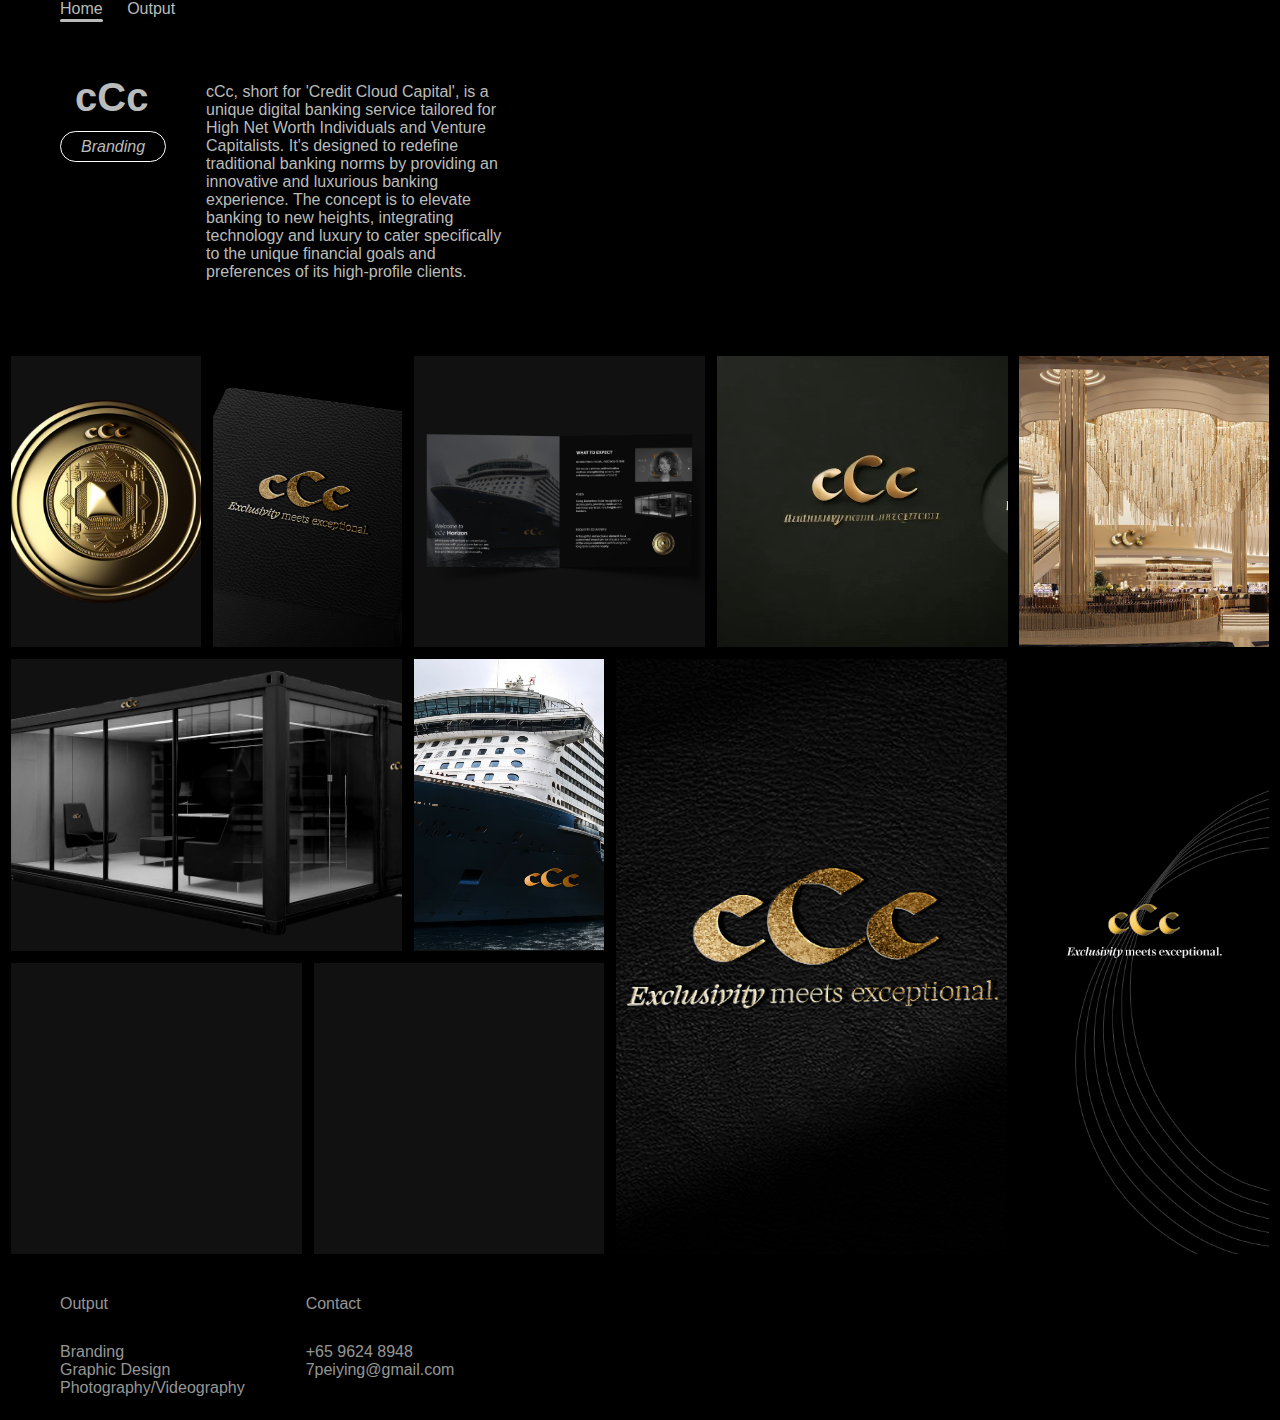
==== ccc.html @ a5c6e584 "Add new portfolio files" ====
<!DOCTYPE html>
<html lang="en">
<head>
<meta charset="UTF-8">
<meta name="viewport" content="width=device-width, initial-scale=1.0">
<title>cCc</title>
<link rel="stylesheet" href="css/ccc.css"> <!-- Link to your CSS file -->
</head>
<body>

  <div class="fullproject-content">
         <div class="navbar">
        <a href="landingpage.html" class="nav-item home-link" id="home">Home</a>
        <a href="alloutput.html" class="nav-item" id="output1">Output</a>
    </div>
  </div>

    <div class="project-content">
      <div class="wrap">
      <h1>cCc</h1>
      <div class="subtitle">Branding</div>
    </div>

    <div class="introduction1">
      cCc, short for 'Credit Cloud Capital', is a unique digital banking service tailored for High Net Worth Individuals and Venture Capitalists. It's designed to redefine traditional banking norms by providing an innovative and luxurious banking experience.

      The concept is to elevate banking to new heights, integrating technology and luxury to cater specifically to the unique financial goals and preferences of its high-profile clients.
    </div>
  </div>

<div class="grid-container">
    <!-- Existing grid items with images -->
    <div class="grid-item item1"><img src="assets/video2/ccc/brooch.png" alt="Image 1"></div>
    <div class="grid-item item2"><img src="assets/video2/ccc/boxccc.png" alt="Image 2"></div>
    <div class="grid-item item3"><img src="assets/video2/ccc/open.png" alt="Image 3"></div>
    <div class="grid-item item4">
        <video autoplay loop>
            <source src="assets/video2/ccc/card2.mp4" type="video/mp4">
            Your browser does not support the video tag.
        </video>
    </div>
    <div class="grid-item item5"><img src="assets/video2/ccc/casino2.png" alt="Image 5"></div>
    <div class="grid-item item6"><img src="assets/video2/ccc/pods.png" alt="Image 6"></div>
    <div class="grid-item item7">
        <video autoplay loop>
            <source src="assets/video2/ccc/ccccruise.mp4" type="video/mp4">
            Your browser does not support the video tag.
        </video>
    </div>
    <div class="grid-item item8"><img src="assets/video2/ccc/Artboard 23_1.png" alt="Image 8"></div>
    <div class="grid-item item9">
        <video autoplay loop>
            <source src="assets/video2/ccc/wheel2.mp4" type="video/mp4">
            Your browser does not support the video tag.
        </video>
    </div>
        <div class="grid-item item10">
        <video autoplay loop>
            <source src="assets/video2/ccc/wine2_1.mp4" type="video/mp4">
            Your browser does not support the video tag.
        </video>
    </div>
    <div class="grid-item item11"><img src="assets/video2/ccc/ccc2.png" alt="Image 11"></div>
</div>

      <footer>
        <div class="fullbar">
            <div class="footerbar">
                <a href="#" class="footer-item" id="output2">Output</a>
                <a href="#" class="footer-item" id="branding">Branding</a>
                <a href="#" class="footer-item" id="graphic design">Graphic Design</a>
                <a href="#" class="footer-item" id="photography">Photography/Videography</a>
            </div>
            <div class="contactdetails">
                <div class="contactfull">
                    <a href="#" class="footer-item" id="contact">Contact</a>
                    <a href="#" class="footer-item" id="number">+65 9624 8948</a>
                    <a href="#" class="footer-item" id="email">7peiying@gmail.com</a>
                </div>
            </div>
        </div>
    </footer>

    <script src="js/project3.js"></script>
</body>
</html>
---- css/ccc.css ----
body {
    margin: 0;
    padding: 0;
    height: 100%;
    background-color: #000000;
    color: #babcbb;
    font-family: 'Circular', sans-serif; 

}
.nav-item {
    left: 60px;
    margin-right: 20px; /* Adjust the value as needed */
    text-decoration: none;
    position: relative;
    color: #babcbb;
}

.nav-item::after {
    content: "";
    position: absolute;
    bottom: -5px; /* Adjust the default position for all links */
    left: 0;
    width: 0;
    height: 3px; /* Adjust the height of the line */
    background-color: #babcbb;
    border-radius: 2px; /* Adjust the border-radius for rounded edges */
    transition: width 0.3s ease; /* Add smooth transition effect */
}

.nav-item:hover::after {
    width: 100%;
}

.home-link::after {
    content: "";
    position: absolute;
    bottom: -5px; /* Adjust the default position for the home link */
    left: 0;
    width: 100%;
    height: 3px; /* Adjust the height of the line */
    background-color: #babcbb;
    border-radius: 30px; /* Adjust the border-radius for rounded edges */
}

.project-content{
    display: flex;
    color: #babcbb;
    margin-bottom: 40px;
    margin-top: 30px;
    margin-left: 40px;
    max-width: 18%;
}

.wrap {
    margin-left: 20px;
}

.introduction1 {
    color: #babcbb;
/*    margin-bottom: 40px;*/
    margin-top: 35px;
    margin-left: 40px;
    min-width: 130%;
}

.fullheader {
    display: flex;
}

.project-content h1 {
    font-size: 2.5em;
    margin-left: 15px;
    margin-bottom: 0.45em;
}

.subtitle {
    font-size: 1em;
    line-height: 1.1;
  margin-top: -14px;
  padding: 6px 20px;
  border: 1px solid white;
  display: inline-block;
  border-radius: 60px;
  font-style: italic;
}

.grid-container {
    margin-top: 5%;
    display: grid;
    grid-template-columns: repeat(12, 1fr);
    grid-template-rows: repeat(6, 1fr);
    gap: 10px;
    padding: 10px;
    height: 100vh;
}

.grid-item {
    background-color: #111111; 
    border: 1px solid #000;
    padding: 0; /* Remove padding */
    margin: 0; /* Remove margin */
    text-align: center;
    font-size: 24px;
    display: flex;
    justify-content: center;
    align-items: center;
    position: relative;
}

video {
    width: 100%;
    height: 100%;
    object-fit: cover;
}

/* Now we will define the grid areas for each item */
.item1 {
    grid-column: 1 / span 2;
    grid-row: 1 / span 2;
}

.item2 {
    grid-column: 3 / span 2;
    grid-row: 1 / span 2;
}

.item3, .item4 {
    grid-column: auto / span 3;
    grid-row: 1 / span 2;
}

.item5 {
    grid-column: 11 / span 8;
    grid-row: 1 / span 2;
}

.item6 {
    grid-column: 1 / span 4;
    grid-row: 3 / span 2;
}

.item7 {
    grid-column: 5 / span 2;
    grid-row: 3 / span 2;
}

.grid-item7 img {
    position: relative; /* Use relative positioning */
    right: 200%;
}


.item8 {
    grid-column: 11 / span 8;
    grid-row: 3 / span 4;
}

.item9 {
    grid-column: 1 / span 3;
    grid-row: 5 / span 2;
}

.item10 {
    grid-column: 4 / span 3;
    grid-row: 5 / span 2;
}

.item11 {
    grid-column: 7 / span 4;
    grid-row: 3 / span 4;
}

.grid-item {
/*    height: 100%;*/
/*    width: 100%;*/
/*    padding-top: 6.25%;*/
    position: relative;
}

.grid-item img {
    position: absolute;
    top: 0;
    left: 0;
    width: 100%;
    height: 100%;
}

.grid-item img {
    width: 100%; /* Full width of the container */
    height: 100%; /* Full height of the container */
    object-fit: cover; /* This will cover the area of the container, may crop the image */
    object-position: center center; /* Center the image within the container */
}

#number {
    white-space: nowrap;
}

footer {
    left: 40px;
    height: 65px;
    width: auto;
    margin-left: 60px;
    margin-right: 60px;
    margin-top: 30px;
    margin-bottom: 60px;
    opacity: 80%;
    display: flex;
    color: #babcbb; /* Text color */
}

.fullbar {
    display: flex;
    width: 34%;
    justify-content: space-between;
}

#output1 {
    color: #babcbb; /* Text color */
    text-decoration: none; /* Remove underline */
}

#output2, #contact{
    padding-bottom: 30px;
}

.contactfull {
    max-width: 60%;
}

.footerbar,
.contactdetails {
    max-width: 40%;
}

.footer-item {
    display: block;
    color: #babcbb;
    text-decoration: none;
}


@media (max-width: 768px) {
    .footer {
        flex-direction: column; /* Stack items vertically on smaller screens */
        align-items: flex-start; /* Align items to the start */
    }

    .footerbar,
    .contactdetails {
        max-width: 100%; /* Set to full width on smaller screens */
        margin-bottom: 0; /* Remove margin between sections when stacked */
    }

    #output2,
    #contact {
        padding-bottom: 0; /* Remove padding on smaller screens */
    }
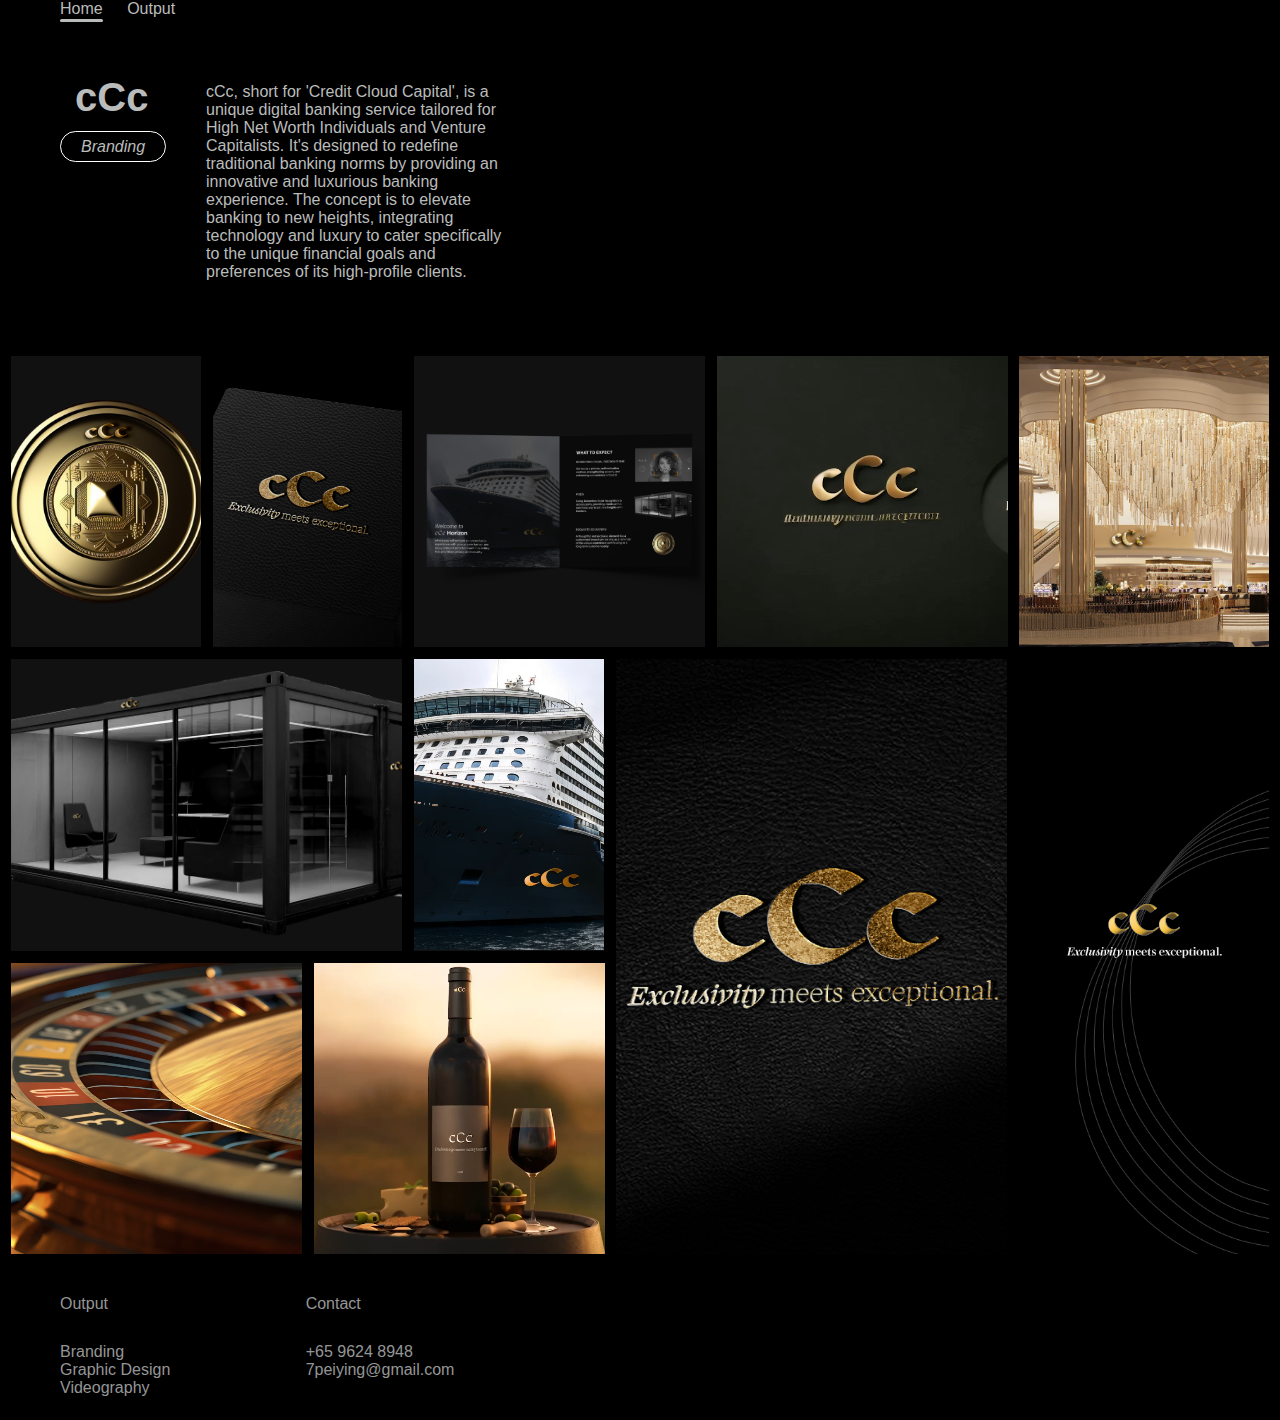
==== commit 15453073: "Your commit message here" ====
--- a/ccc.html
+++ b/ccc.html
@@ -69,7 +69,7 @@
                 <a href="#" class="footer-item" id="output2">Output</a>
                 <a href="#" class="footer-item" id="branding">Branding</a>
                 <a href="#" class="footer-item" id="graphic design">Graphic Design</a>
-                <a href="#" class="footer-item" id="photography">Photography/Videography</a>
+                <a href="#" class="footer-item" id="photography">Videography</a>
             </div>
             <div class="contactdetails">
                 <div class="contactfull">
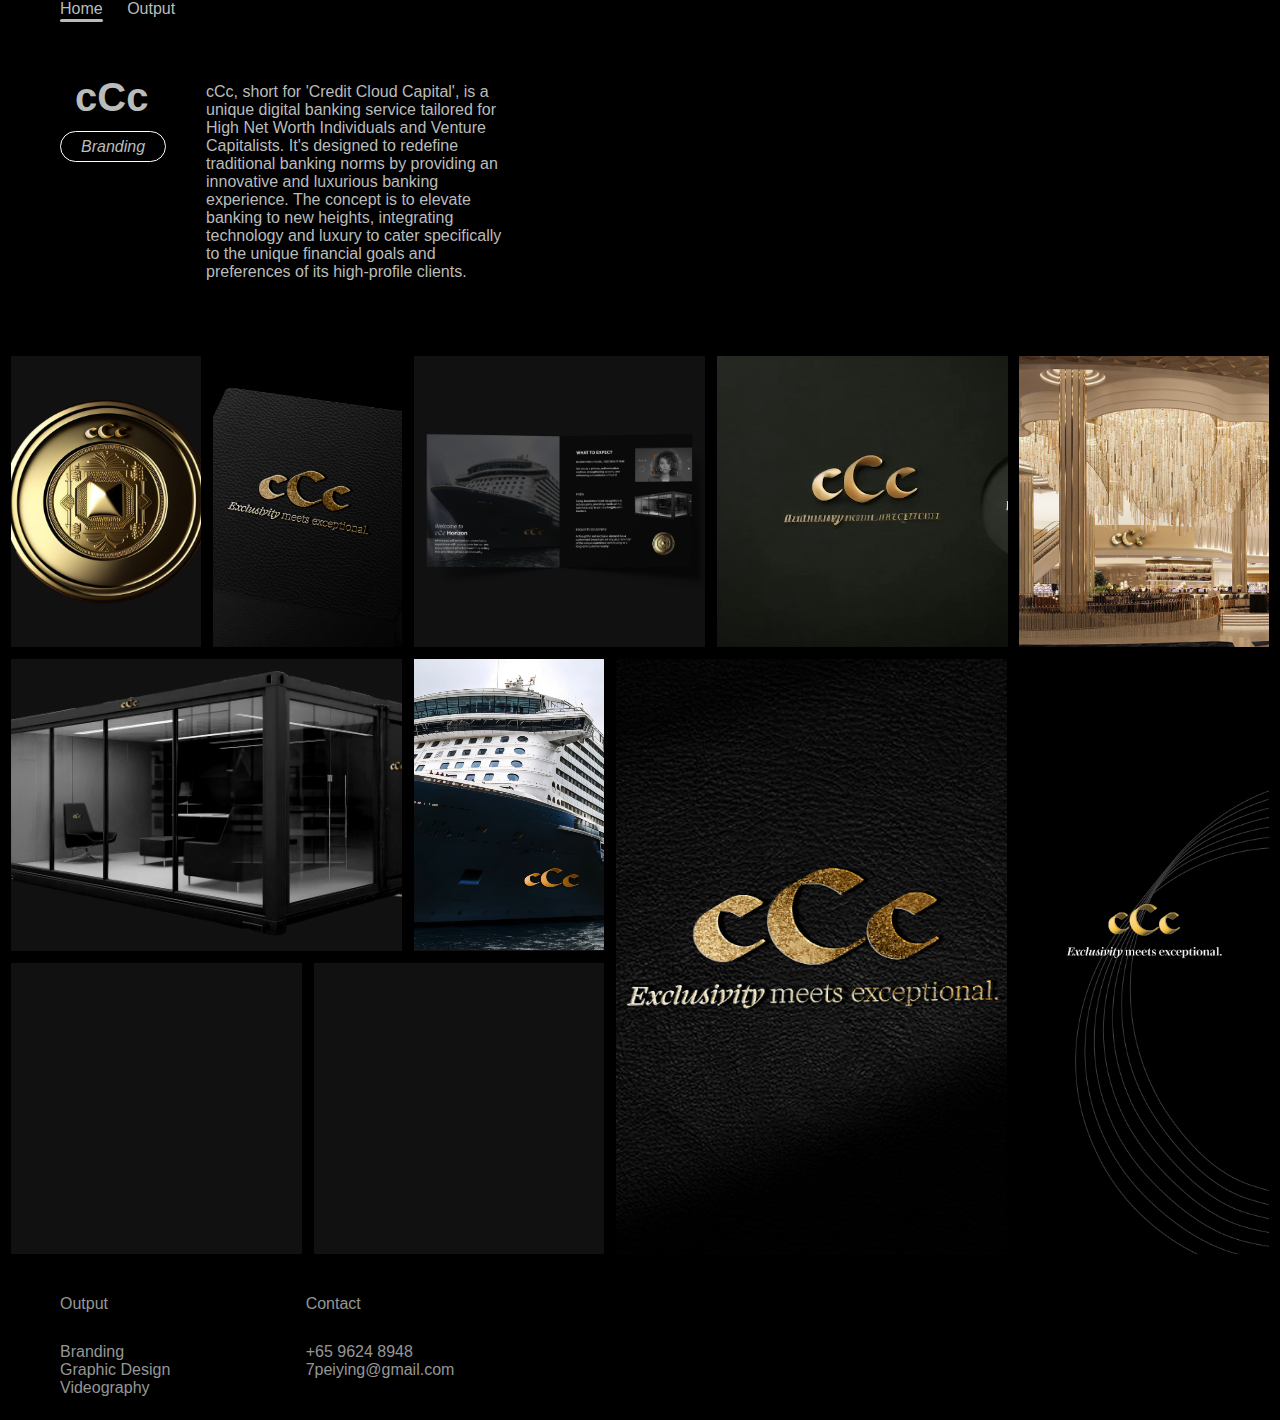
==== commit a7109f5a: "Update ccc.html with new content" ====
--- a/ccc.html
+++ b/ccc.html
@@ -80,7 +80,5 @@
             </div>
         </div>
     </footer>
-
-    <script src="js/project3.js"></script>
 </body>
 </html>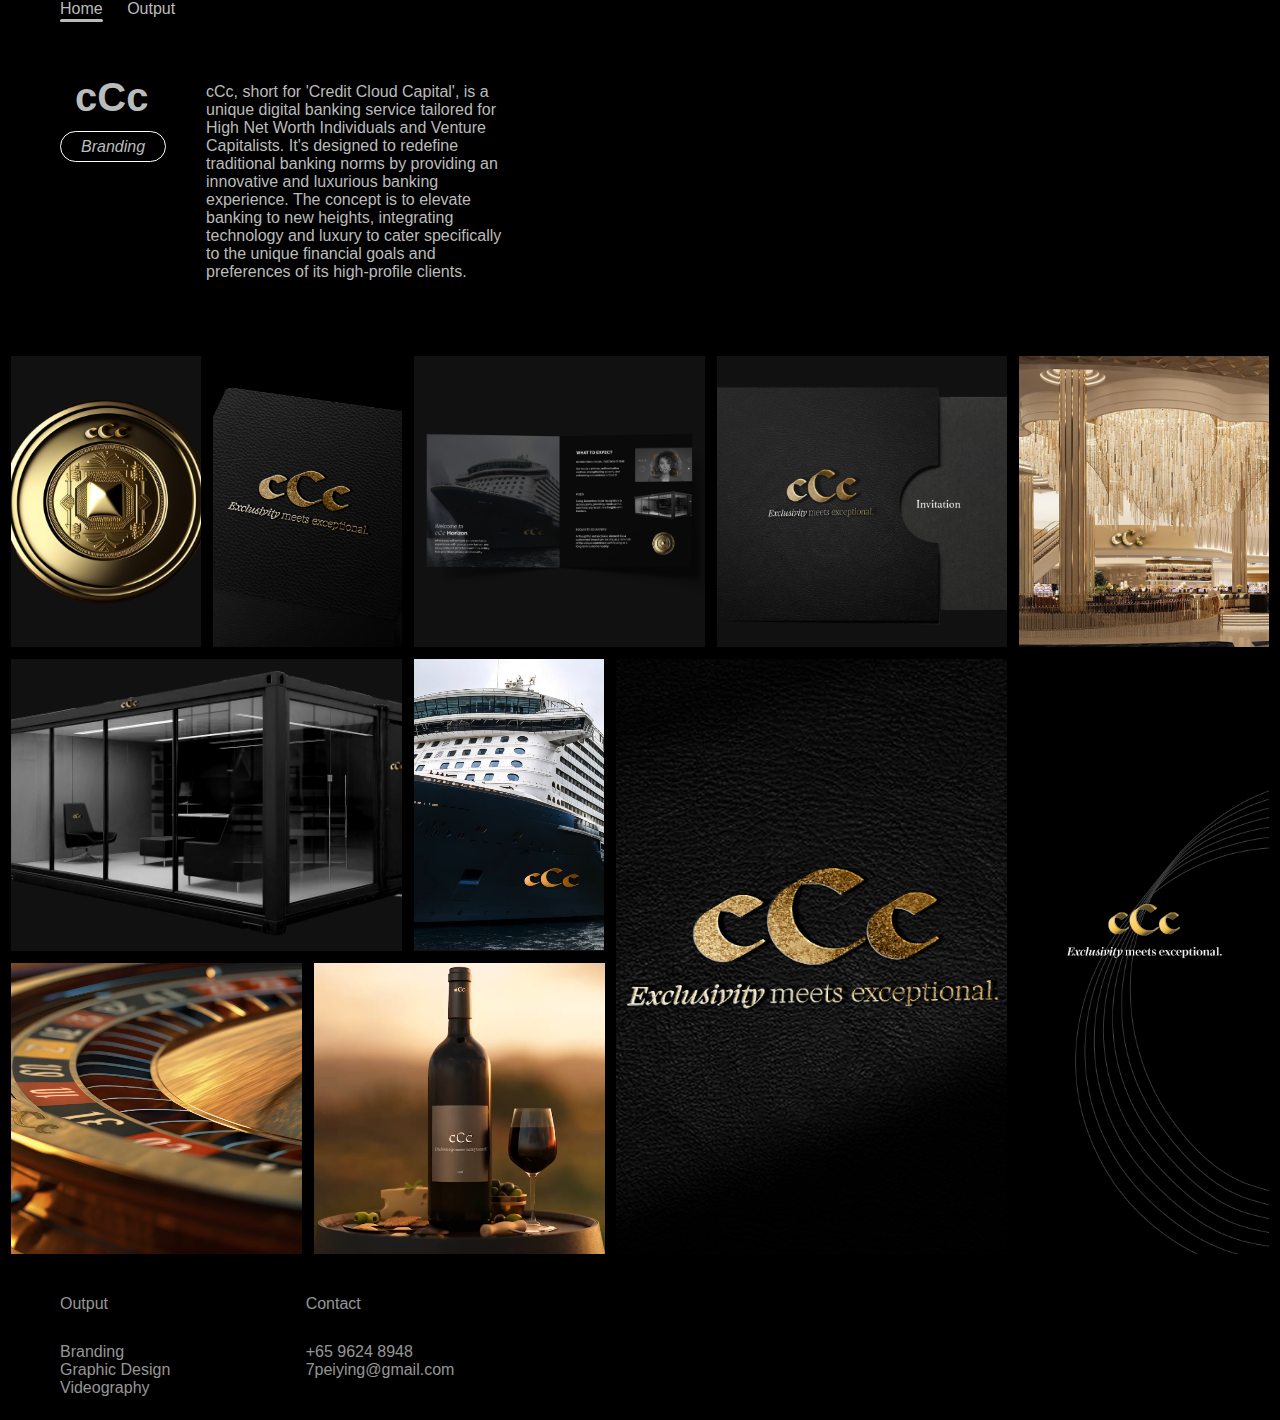
==== commit 129a9eb0: "Update ccc.html with new content" ====
--- a/ccc.html
+++ b/ccc.html
@@ -33,12 +33,8 @@
     <div class="grid-item item1"><img src="assets/video2/ccc/brooch.png" alt="Image 1"></div>
     <div class="grid-item item2"><img src="assets/video2/ccc/boxccc.png" alt="Image 2"></div>
     <div class="grid-item item3"><img src="assets/video2/ccc/open.png" alt="Image 3"></div>
-    <div class="grid-item item4">
-        <video autoplay loop>
-            <source src="assets/video2/ccc/card2.mp4" type="video/mp4">
-            Your browser does not support the video tag.
-        </video>
-    </div>
+    <div class="grid-item item4"><img src="assets/video2/ccc/close.png" alt="Image 4"></div>
+
     <div class="grid-item item5"><img src="assets/video2/ccc/casino2.png" alt="Image 5"></div>
     <div class="grid-item item6"><img src="assets/video2/ccc/pods.png" alt="Image 6"></div>
     <div class="grid-item item7">
